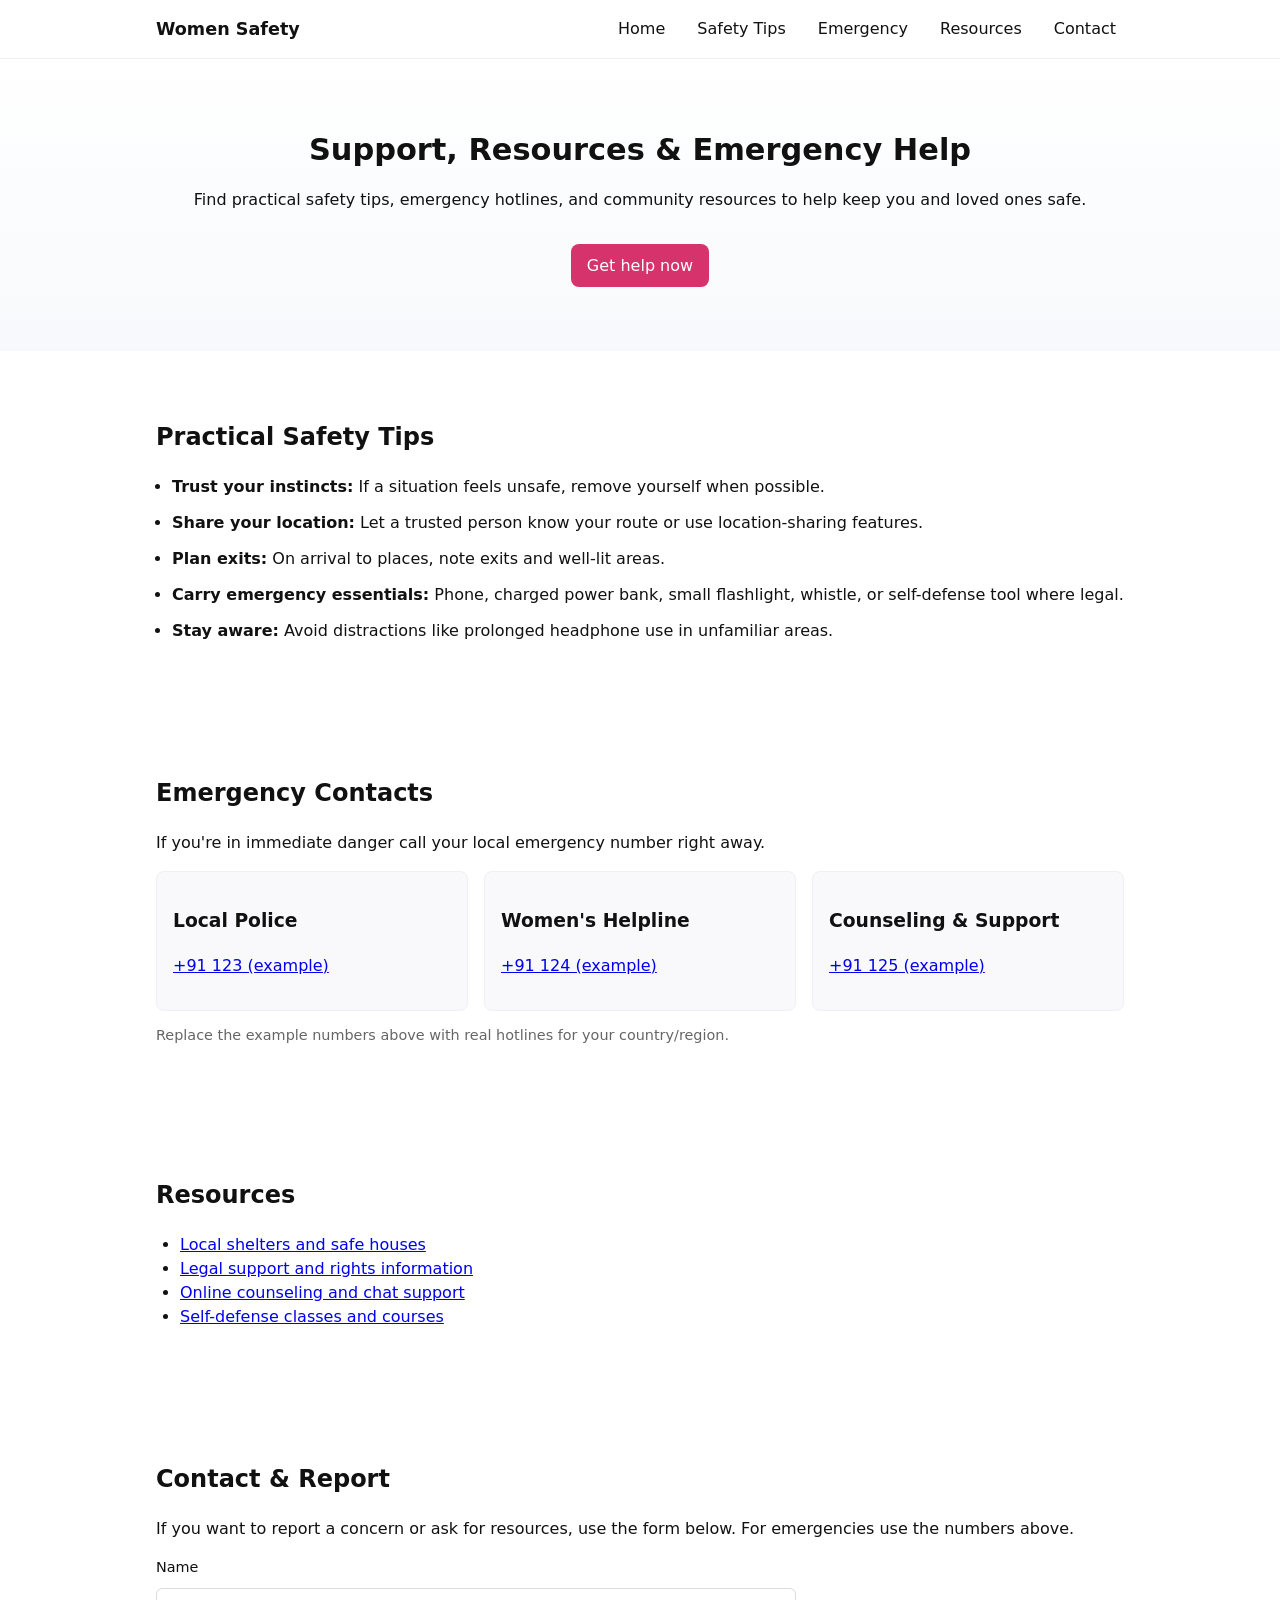
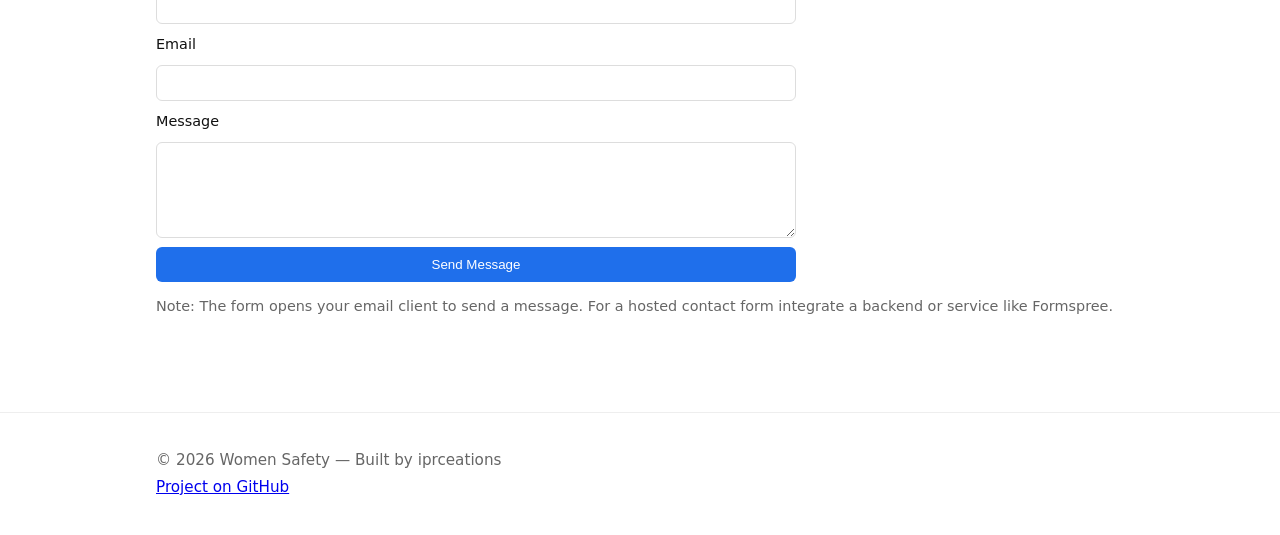
==== index.html @ 6b90f3a7 "Initial site: add index.html, styles.css, script.js, README.md, LICENSE" ====
<!doctype html>
<html lang="en">
<head>
  <meta charset="utf-8" />
  <meta name="viewport" content="width=device-width,initial-scale=1" />
  <title>Women Safety — Resources & Emergency Contacts</title>
  <meta name="description" content="Community resources, safety tips, and emergency contacts to help keep women safe." />
  <link rel="stylesheet" href="styles.css">
</head>
<body>
  <header class="site-header">
    <div class="container">
      <a class="brand" href="#">Women Safety</a>
      <button id="navToggle" class="nav-toggle" aria-expanded="false" aria-controls="mainNav">Menu</button>
      <nav id="mainNav" class="main-nav" aria-label="Main navigation">
        <ul>
          <li><a href="#home">Home</a></li>
          <li><a href="#tips">Safety Tips</a></li>
          <li><a href="#emergency">Emergency</a></li>
          <li><a href="#resources">Resources</a></li>
          <li><a href="#contact">Contact</a></li>
        </ul>
      </nav>
    </div>
  </header>

  <main>
    <section id="home" class="hero" role="region" aria-labelledby="hero-heading">
      <div class="container">
        <h1 id="hero-heading">Support, Resources & Emergency Help</h1>
        <p>Find practical safety tips, emergency hotlines, and community resources to help keep you and loved ones safe.</p>
        <a class="cta" href="#emergency">Get help now</a>
      </div>
    </section>

    <section id="tips" class="section" aria-labelledby="tips-heading">
      <div class="container">
        <h2 id="tips-heading">Practical Safety Tips</h2>
        <ul class="tips-list">
          <li><strong>Trust your instincts:</strong> If a situation feels unsafe, remove yourself when possible.</li>
          <li><strong>Share your location:</strong> Let a trusted person know your route or use location-sharing features.</li>
          <li><strong>Plan exits:</strong> On arrival to places, note exits and well-lit areas.</li>
          <li><strong>Carry emergency essentials:</strong> Phone, charged power bank, small flashlight, whistle, or self-defense tool where legal.</li>
          <li><strong>Stay aware:</strong> Avoid distractions like prolonged headphone use in unfamiliar areas.</li>
        </ul>
      </div>
    </section>

    <section id="emergency" class="section emergency" aria-labelledby="emergency-heading">
      <div class="container">
        <h2 id="emergency-heading">Emergency Contacts</h2>
        <p>If you're in immediate danger call your local emergency number right away.</p>
        <div class="emergency-grid">
          <div class="card">
            <h3>Local Police</h3>
            <p><a href="tel:+91123">+91 123 (example)</a></p>
          </div>
          <div class="card">
            <h3>Women's Helpline</h3>
            <p><a href="tel:+91124">+91 124 (example)</a></p>
          </div>
          <div class="card">
            <h3>Counseling & Support</h3>
            <p><a href="tel:+91125">+91 125 (example)</a></p>
          </div>
        </div>
        <p class="muted">Replace the example numbers above with real hotlines for your country/region.</p>
      </div>
    </section>

    <section id="resources" class="section" aria-labelledby="resources-heading">
      <div class="container">
        <h2 id="resources-heading">Resources</h2>
        <ul class="resources-list">
          <li><a href="#" target="_blank" rel="noopener">Local shelters and safe houses</a></li>
          <li><a href="#" target="_blank" rel="noopener">Legal support and rights information</a></li>
          <li><a href="#" target="_blank" rel="noopener">Online counseling and chat support</a></li>
          <li><a href="#" target="_blank" rel="noopener">Self-defense classes and courses</a></li>
        </ul>
      </div>
    </section>

    <section id="contact" class="section" aria-labelledby="contact-heading">
      <div class="container">
        <h2 id="contact-heading">Contact & Report</h2>
        <p>If you want to report a concern or ask for resources, use the form below. For emergencies use the numbers above.</p>

        <form id="contactForm" class="contact-form" novalidate>
          <label for="name">Name</label>
          <input id="name" name="name" type="text" required>

          <label for="email">Email</label>
          <input id="email" name="email" type="email" required>

          <label for="message">Message</label>
          <textarea id="message" name="message" rows="5" required></textarea>

          <button type="submit" class="btn">Send Message</button>
        </form>

        <p class="muted">Note: The form opens your email client to send a message. For a hosted contact form integrate a backend or service like Formspree.</p>
      </div>
    </section>
  </main>

  <footer class="site-footer" role="contentinfo">
    <div class="container">
      <p>© <span id="year"></span> Women Safety — Built by iprceations</p>
      <p><a href="https://github.com/iprceations/women-safety-website" target="_blank" rel="noopener">Project on GitHub</a></p>
    </div>
  </footer>

  <script src="script.js"></script>
</body>
</html>
---- styles.css ----
:root{
  --bg:#ffffff;
  --muted:#666;
  --accent:#d6336c;
  --accent-2:#1f6feb;
  --card:#f9f9fb;
  --maxw:1000px;
  font-family:system-ui,-apple-system,Segoe UI,Roboto,"Helvetica Neue",Arial;
  color:#111;
  line-height:1.5;
}

*{box-sizing:border-box}
body{
  margin:0;
  background:var(--bg);
  color:var(--black);
  -webkit-font-smoothing:antialiased;
  -moz-osx-font-smoothing:grayscale;
}

.container{
  max-width:var(--maxw);
  margin:0 auto;
  padding:1rem;
}

/* Header */
.site-header{
  border-bottom:1px solid #eee;
  background:#fff;
  position:sticky;
  top:0;
  z-index:50;
}
.site-header .container{
  display:flex;
  gap:1rem;
  align-items:center;
  justify-content:space-between;
}
.brand{
  font-weight:700;
  text-decoration:none;
  color:inherit;
  font-size:1.1rem;
}
.nav-toggle{
  display:none;
  background:transparent;
  border:1px solid #ddd;
  padding:.5rem;
  border-radius:6px;
}
.main-nav ul{
  list-style:none;
  display:flex;
  gap:1rem;
  margin:0;
  padding:0;
}
.main-nav a{ text-decoration:none; color:inherit; padding:.5rem; border-radius:6px;}
.main-nav a:hover{background:#f3f4f6}

/* Hero */
.hero{
  padding:3rem 0;
  background:linear-gradient(180deg,#fff 0%, #f7f9fc 100%);
  text-align:center;
}
.hero h1{font-size:1.9rem;margin:.2rem 0}
.cta{
  display:inline-block;
  background:var(--accent);
  color:#fff;
  padding:.6rem 1rem;
  border-radius:8px;
  text-decoration:none;
  margin-top:1rem;
}

/* Sections */
.section{padding:2rem 0}
.tips-list{display:grid;gap:.75rem; padding-left:1rem}
.resources-list{list-style:disc;padding-left:1.5rem}
.muted{color:var(--muted); font-size:.9rem}

/* Emergency grid */
.emergency-grid{
  display:grid;
  grid-template-columns:repeat(auto-fit,minmax(180px,1fr));
  gap:1rem;
  margin-top:1rem;
}
.card{
  background:var(--card);
  padding:1rem;
  border-radius:8px;
  border:1px solid #f0f0f3;
}

/* Contact form */
.contact-form{max-width:640px;display:grid;gap:.6rem}
.contact-form label{font-size:.9rem}
.contact-form input, .contact-form textarea{
  padding:.6rem;
  border:1px solid #ddd;
  border-radius:6px;
  width:100%;
}
.btn{
  background:var(--accent-2);
  color:#fff;
  padding:.6rem .9rem;
  border-radius:6px;
  border:none;
  cursor:pointer;
}

/* Footer */
.site-footer{border-top:1px solid #eee; padding:1rem 0; margin-top:2rem; background:#fff}
.site-footer p{margin:.25rem 0; color:var(--muted); font-size:.95rem}

/* Responsive */
@media (max-width:800px){
  .main-nav{display:none}
  .nav-toggle{display:inline-block}
  .site-header .container{align-items:center}
}
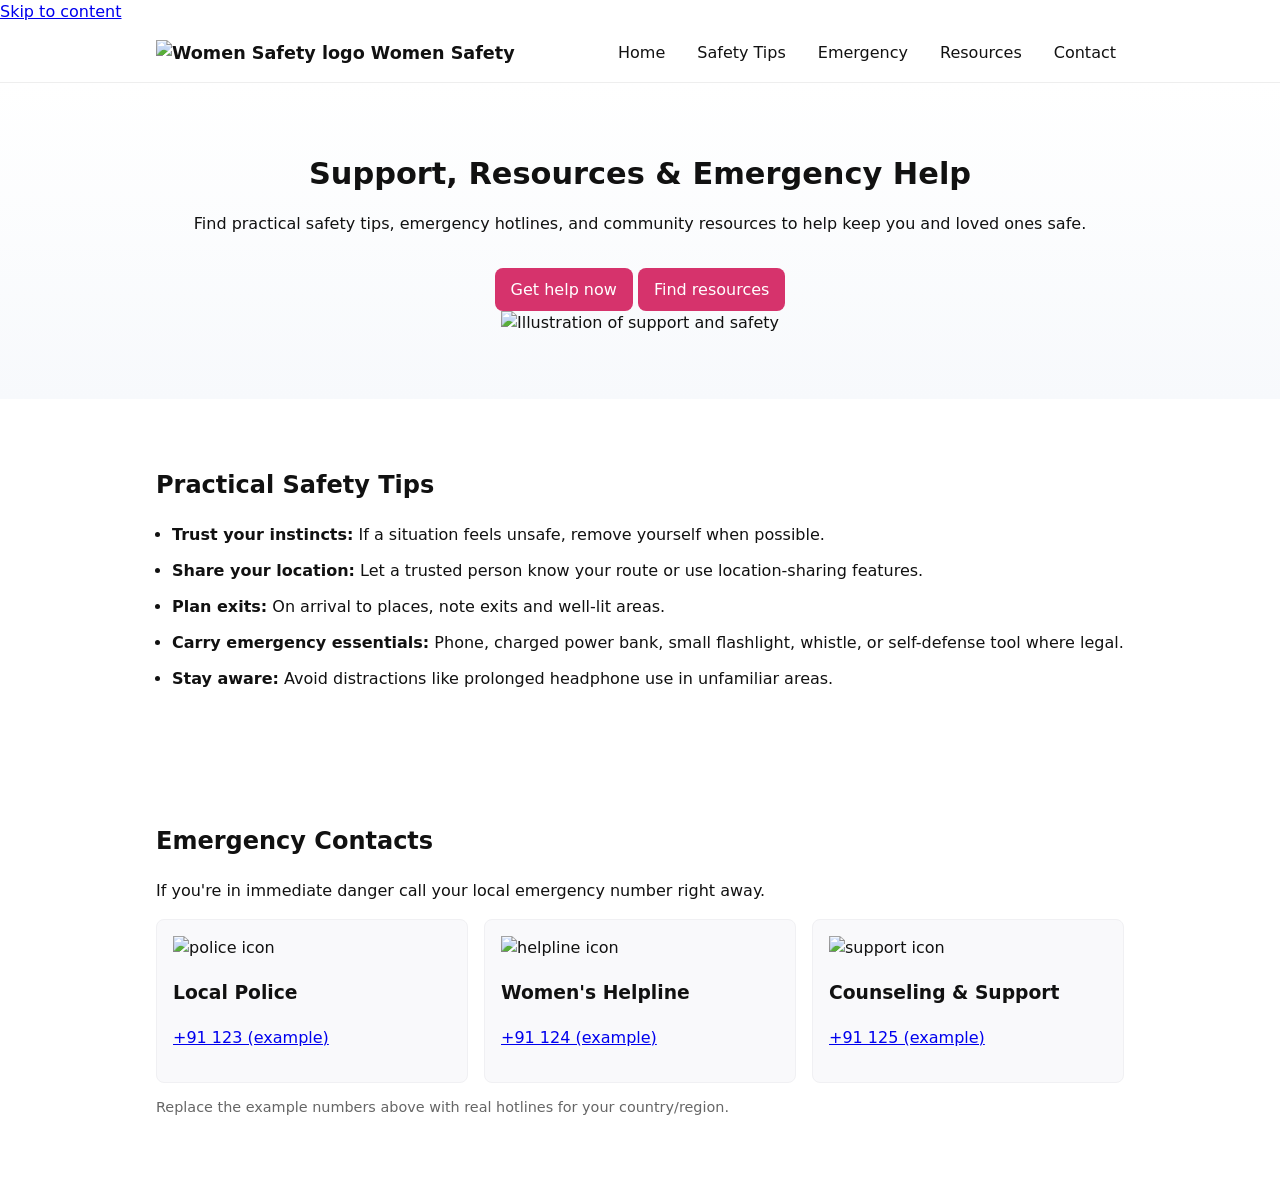
==== commit 03c469f3: "Advanced UI: add images, logo, icons, improved hero and layout" ====
--- a/index.html
+++ b/index.html
@@ -5,12 +5,26 @@
   <meta name="viewport" content="width=device-width,initial-scale=1" />
   <title>Women Safety — Resources & Emergency Contacts</title>
   <meta name="description" content="Community resources, safety tips, and emergency contacts to help keep women safe." />
+
+  <!-- Open Graph -->
+  <meta property="og:title" content="Women Safety — Resources & Emergency Contacts" />
+  <meta property="og:description" content="Practical safety tips, emergency hotlines, and community resources." />
+  <meta property="og:type" content="website" />
+  <meta property="og:image" content="assets/hero.svg" />
+
+  <link rel="icon" href="assets/favicon.svg" type="image/svg+xml">
   <link rel="stylesheet" href="styles.css">
 </head>
 <body>
-  <header class="site-header">
-    <div class="container">
-      <a class="brand" href="#">Women Safety</a>
+  <a class="skip-link" href="#main">Skip to content</a>
+
+  <header class="site-header" role="banner">
+    <div class="container header-inner">
+      <a class="brand" href="#">
+        <img src="assets/logo.svg" alt="Women Safety logo" class="logo">
+        <span class="brand-text">Women Safety</span>
+      </a>
+
       <button id="navToggle" class="nav-toggle" aria-expanded="false" aria-controls="mainNav">Menu</button>
       <nav id="mainNav" class="main-nav" aria-label="Main navigation">
         <ul>
@@ -24,12 +38,20 @@
     </div>
   </header>
 
-  <main>
+  <main id="main">
     <section id="home" class="hero" role="region" aria-labelledby="hero-heading">
-      <div class="container">
-        <h1 id="hero-heading">Support, Resources & Emergency Help</h1>
-        <p>Find practical safety tips, emergency hotlines, and community resources to help keep you and loved ones safe.</p>
-        <a class="cta" href="#emergency">Get help now</a>
+      <div class="container hero-inner">
+        <div class="hero-copy">
+          <h1 id="hero-heading">Support, Resources & Emergency Help</h1>
+          <p>Find practical safety tips, emergency hotlines, and community resources to help keep you and loved ones safe.</p>
+          <div class="hero-cta">
+            <a class="cta" href="#emergency">Get help now</a>
+            <a class="cta secondary" href="#resources">Find resources</a>
+          </div>
+        </div>
+        <div class="hero-media" aria-hidden="true">
+          <img src="assets/hero.svg" alt="Illustration of support and safety" class="hero-img" loading="lazy">
+        </div>
       </div>
     </section>
 
@@ -52,14 +74,17 @@
         <p>If you're in immediate danger call your local emergency number right away.</p>
         <div class="emergency-grid">
           <div class="card">
+            <img src="assets/icons/police.svg" alt="police icon" class="icon" loading="lazy">
             <h3>Local Police</h3>
             <p><a href="tel:+91123">+91 123 (example)</a></p>
           </div>
           <div class="card">
+            <img src="assets/icons/helpline.svg" alt="helpline icon" class="icon" loading="lazy">
             <h3>Women's Helpline</h3>
             <p><a href="tel:+91124">+91 124 (example)</a></p>
           </div>
           <div class="card">
+            <img src="assets/icons/support.svg" alt="support icon" class="icon" loading="lazy">
             <h3>Counseling & Support</h3>
             <p><a href="tel:+91125">+91 125 (example)</a></p>
           </div>
@@ -68,48 +93,4 @@
       </div>
     </section>
 
-    <section id="resources" class="section" aria-labelledby="resources-heading">
-      <div class="container">
-        <h2 id="resources-heading">Resources</h2>
-        <ul class="resources-list">
-          <li><a href="#" target="_blank" rel="noopener">Local shelters and safe houses</a></li>
-          <li><a href="#" target="_blank" rel="noopener">Legal support and rights information</a></li>
-          <li><a href="#" target="_blank" rel="noopener">Online counseling and chat support</a></li>
-          <li><a href="#" target="_blank" rel="noopener">Self-defense classes and courses</a></li>
-        </ul>
-      </div>
-    </section>
-
-    <section id="contact" class="section" aria-labelledby="contact-heading">
-      <div class="container">
-        <h2 id="contact-heading">Contact & Report</h2>
-        <p>If you want to report a concern or ask for resources, use the form below. For emergencies use the numbers above.</p>
-
-        <form id="contactForm" class="contact-form" novalidate>
-          <label for="name">Name</label>
-          <input id="name" name="name" type="text" required>
-
-          <label for="email">Email</label>
-          <input id="email" name="email" type="email" required>
-
-          <label for="message">Message</label>
-          <textarea id="message" name="message" rows="5" required></textarea>
-
-          <button type="submit" class="btn">Send Message</button>
-        </form>
-
-        <p class="muted">Note: The form opens your email client to send a message. For a hosted contact form integrate a backend or service like Formspree.</p>
-      </div>
-    </section>
-  </main>
-
-  <footer class="site-footer" role="contentinfo">
-    <div class="container">
-      <p>© <span id="year"></span> Women Safety — Built by iprceations</p>
-      <p><a href="https://github.com/iprceations/women-safety-website" target="_blank" rel="noopener">Project on GitHub</a></p>
-    </div>
-  </footer>
-
-  <script src="script.js"></script>
-</body>
-</html>
+    <section id="resources" class="section
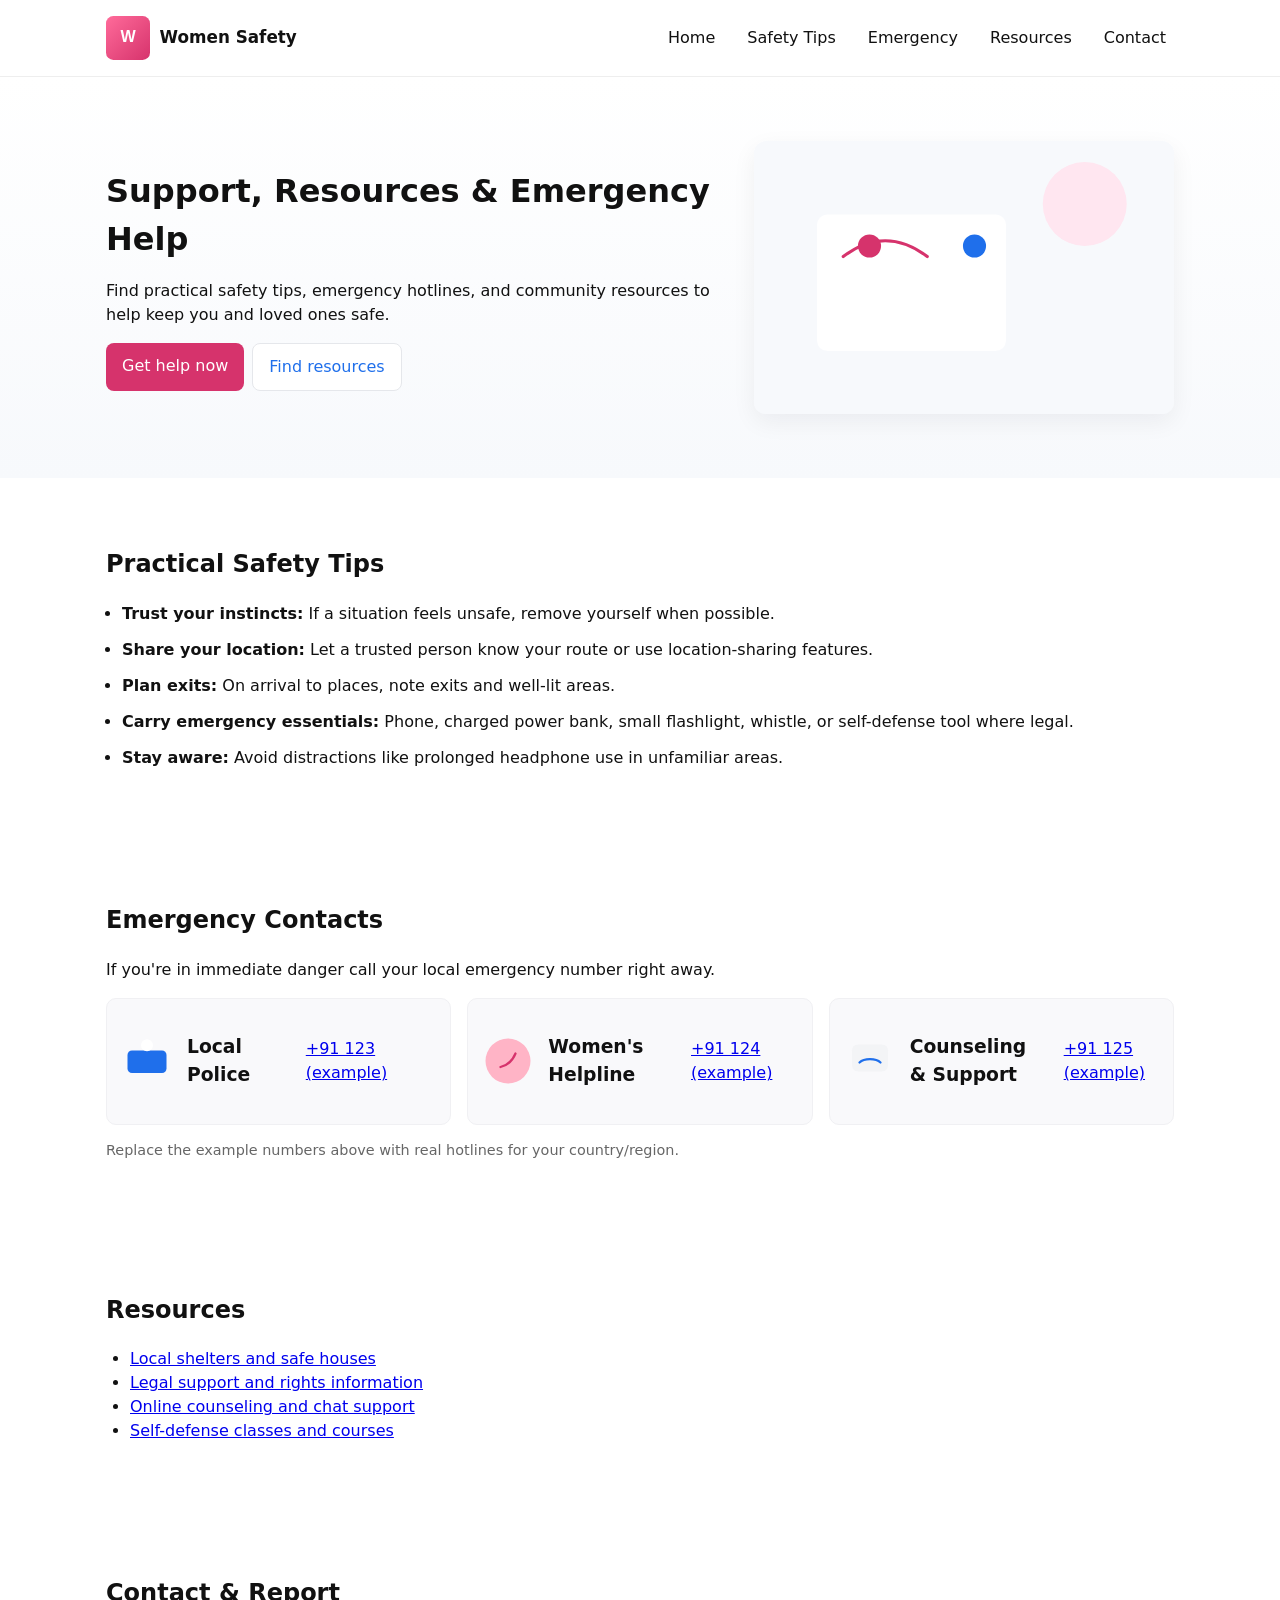
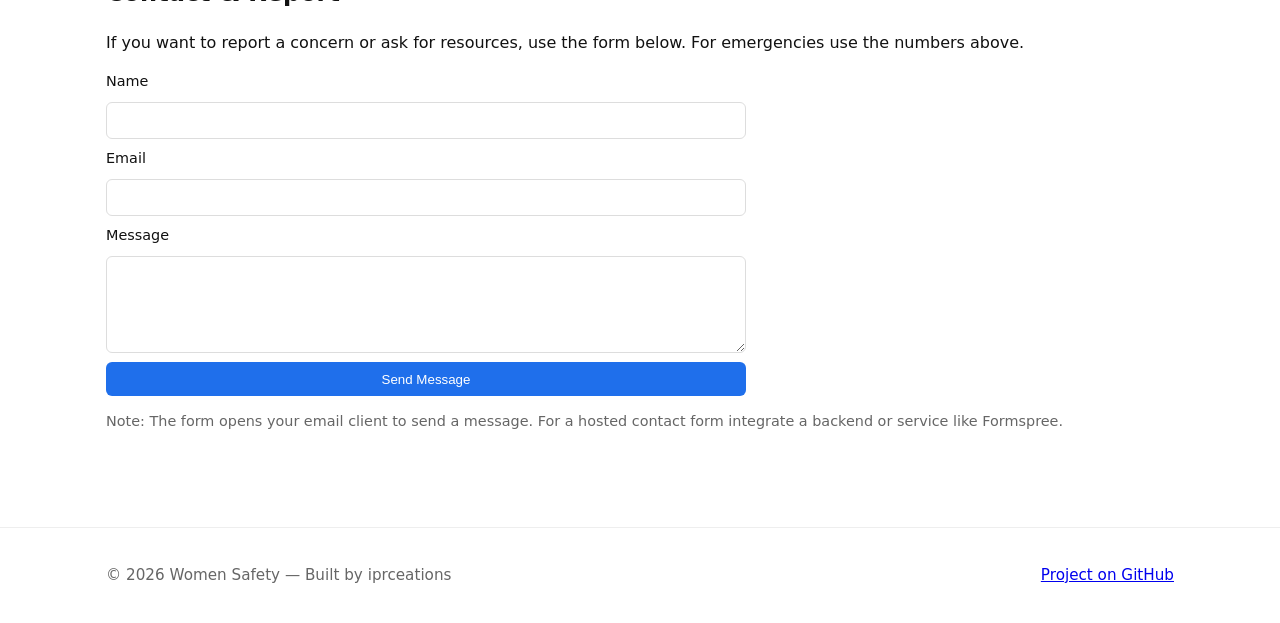
==== commit 4e7bbf3d: "Add safe fallbacks for SVG assets in index.html (use raw.githubusercontent URLs on error)" ====
--- a/index.html
+++ b/index.html
@@ -21,7 +21,7 @@
   <header class="site-header" role="banner">
     <div class="container header-inner">
       <a class="brand" href="#">
-        <img src="assets/logo.svg" alt="Women Safety logo" class="logo">
+        <img src="assets/logo.svg" alt="Women Safety logo" class="logo" onerror="this.onerror=null;this.src='https://raw.githubusercontent.com/iprceations/women-safety-website/main/assets/logo.svg'">
         <span class="brand-text">Women Safety</span>
       </a>
 
@@ -50,7 +50,7 @@
           </div>
         </div>
         <div class="hero-media" aria-hidden="true">
-          <img src="assets/hero.svg" alt="Illustration of support and safety" class="hero-img" loading="lazy">
+          <img src="assets/hero.svg" alt="Illustration of support and safety" class="hero-img" loading="lazy" onerror="this.onerror=null;this.src='https://raw.githubusercontent.com/iprceations/women-safety-website/main/assets/hero.svg'">
         </div>
       </div>
     </section>
@@ -74,17 +74,17 @@
         <p>If you're in immediate danger call your local emergency number right away.</p>
         <div class="emergency-grid">
           <div class="card">
-            <img src="assets/icons/police.svg" alt="police icon" class="icon" loading="lazy">
+            <img src="assets/icons/police.svg" alt="police icon" class="icon" loading="lazy" onerror="this.onerror=null;this.src='https://raw.githubusercontent.com/iprceations/women-safety-website/main/assets/icons/police.svg'">
             <h3>Local Police</h3>
             <p><a href="tel:+91123">+91 123 (example)</a></p>
           </div>
           <div class="card">
-            <img src="assets/icons/helpline.svg" alt="helpline icon" class="icon" loading="lazy">
+            <img src="assets/icons/helpline.svg" alt="helpline icon" class="icon" loading="lazy" onerror="this.onerror=null;this.src='https://raw.githubusercontent.com/iprceations/women-safety-website/main/assets/icons/helpline.svg'">
             <h3>Women's Helpline</h3>
             <p><a href="tel:+91124">+91 124 (example)</a></p>
           </div>
           <div class="card">
-            <img src="assets/icons/support.svg" alt="support icon" class="icon" loading="lazy">
+            <img src="assets/icons/support.svg" alt="support icon" class="icon" loading="lazy" onerror="this.onerror=null;this.src='https://raw.githubusercontent.com/iprceations/women-safety-website/main/assets/icons/support.svg'">
             <h3>Counseling & Support</h3>
             <p><a href="tel:+91125">+91 125 (example)</a></p>
           </div>
@@ -93,4 +93,48 @@
       </div>
     </section>
 
-    <section id="resources" class="section+    <section id="resources" class="section" aria-labelledby="resources-heading">
+      <div class="container">
+        <h2 id="resources-heading">Resources</h2>
+        <ul class="resources-list">
+          <li><a href="#" target="_blank" rel="noopener">Local shelters and safe houses</a></li>
+          <li><a href="#" target="_blank" rel="noopener">Legal support and rights information</a></li>
+          <li><a href="#" target="_blank" rel="noopener">Online counseling and chat support</a></li>
+          <li><a href="#" target="_blank" rel="noopener">Self-defense classes and courses</a></li>
+        </ul>
+      </div>
+    </section>
+
+    <section id="contact" class="section" aria-labelledby="contact-heading">
+      <div class="container">
+        <h2 id="contact-heading">Contact & Report</h2>
+        <p>If you want to report a concern or ask for resources, use the form below. For emergencies use the numbers above.</p>
+
+        <form id="contactForm" class="contact-form" novalidate>
+          <label for="name">Name</label>
+          <input id="name" name="name" type="text" required>
+
+          <label for="email">Email</label>
+          <input id="email" name="email" type="email" required>
+
+          <label for="message">Message</label>
+          <textarea id="message" name="message" rows="5" required></textarea>
+
+          <button type="submit" class="btn">Send Message</button>
+        </form>
+
+        <p class="muted">Note: The form opens your email client to send a message. For a hosted contact form integrate a backend or service like Formspree.</p>
+      </div>
+    </section>
+  </main>
+
+  <footer class="site-footer" role="contentinfo">
+    <div class="container footer-inner">
+      <p>© <span id="year"></span> Women Safety — Built by iprceations</p>
+      <p><a href="https://github.com/iprceations/women-safety-website" target="_blank" rel="noopener">Project on GitHub</a></p>
+    </div>
+  </footer>
+
+  <script src="script.js"></script>
+</body>
+</html>
--- a/styles.css
+++ b/styles.css
@@ -4,126 +4,73 @@
   --accent:#d6336c;
   --accent-2:#1f6feb;
   --card:#f9f9fb;
-  --maxw:1000px;
+  --maxw:1100px;
   font-family:system-ui,-apple-system,Segoe UI,Roboto,"Helvetica Neue",Arial;
   color:#111;
   line-height:1.5;
 }
 
+/* Basic reset */
 *{box-sizing:border-box}
-body{
-  margin:0;
-  background:var(--bg);
-  color:var(--black);
-  -webkit-font-smoothing:antialiased;
-  -moz-osx-font-smoothing:grayscale;
-}
+body{margin:0;background:var(--bg);-webkit-font-smoothing:antialiased}
 
-.container{
-  max-width:var(--maxw);
-  margin:0 auto;
-  padding:1rem;
-}
+/* Utility */
+.container{max-width:var(--maxw);margin:0 auto;padding:1rem}
+.skip-link{position:absolute;left:-999px;top:auto;width:1px;height:1px;overflow:hidden}
+.skip-link:focus{left:1rem;top:1rem;width:auto;height:auto;padding:.5rem 1rem;background:#000;color:#fff;border-radius:6px}
 
 /* Header */
-.site-header{
-  border-bottom:1px solid #eee;
-  background:#fff;
-  position:sticky;
-  top:0;
-  z-index:50;
-}
-.site-header .container{
-  display:flex;
-  gap:1rem;
-  align-items:center;
-  justify-content:space-between;
-}
-.brand{
-  font-weight:700;
-  text-decoration:none;
-  color:inherit;
-  font-size:1.1rem;
-}
-.nav-toggle{
-  display:none;
-  background:transparent;
-  border:1px solid #ddd;
-  padding:.5rem;
-  border-radius:6px;
-}
-.main-nav ul{
-  list-style:none;
-  display:flex;
-  gap:1rem;
-  margin:0;
-  padding:0;
-}
-.main-nav a{ text-decoration:none; color:inherit; padding:.5rem; border-radius:6px;}
+.site-header{border-bottom:1px solid #eee;background:#fff;position:sticky;top:0;z-index:50}
+.header-inner{display:flex;gap:1rem;align-items:center;justify-content:space-between}
+.brand{display:flex;align-items:center;gap:.6rem;text-decoration:none;color:inherit}
+.logo{width:44px;height:44px}
+.brand-text{font-weight:700;font-size:1.05rem}
+.nav-toggle{display:none;background:transparent;border:1px solid #ddd;padding:.5rem;border-radius:6px}
+.main-nav ul{list-style:none;display:flex;gap:1rem;margin:0;padding:0}
+.main-nav a{ text-decoration:none; color:inherit; padding:.5rem; border-radius:6px}
 .main-nav a:hover{background:#f3f4f6}
 
 /* Hero */
-.hero{
-  padding:3rem 0;
-  background:linear-gradient(180deg,#fff 0%, #f7f9fc 100%);
-  text-align:center;
-}
-.hero h1{font-size:1.9rem;margin:.2rem 0}
-.cta{
-  display:inline-block;
-  background:var(--accent);
-  color:#fff;
-  padding:.6rem 1rem;
-  border-radius:8px;
-  text-decoration:none;
-  margin-top:1rem;
-}
+.hero{padding:3rem 0;background:linear-gradient(180deg,#fff 0%, #f7f9fc 100%)}
+.hero-inner{display:grid;grid-template-columns:1fr 420px;gap:2rem;align-items:center}
+.hero-copy h1{font-size:2rem;margin:.2rem 0}
+.hero-cta{margin-top:1rem;display:flex;gap:.5rem}
+.cta{display:inline-block;background:var(--accent);color:#fff;padding:.7rem 1rem;border-radius:8px;text-decoration:none}
+.cta.secondary{background:#fff;color:var(--accent-2);border:1px solid #e5e7eb}
+
+/* Hero media */
+.hero-media{display:flex;justify-content:center}
+.hero-img{max-width:100%;height:auto;border-radius:12px;box-shadow:0 8px 24px rgba(16,24,40,0.06)}
 
 /* Sections */
 .section{padding:2rem 0}
-.tips-list{display:grid;gap:.75rem; padding-left:1rem}
+.tips-list{display:grid;gap:.75rem;padding-left:1rem}
 .resources-list{list-style:disc;padding-left:1.5rem}
-.muted{color:var(--muted); font-size:.9rem}
+.muted{color:var(--muted);font-size:.9rem}
 
 /* Emergency grid */
-.emergency-grid{
-  display:grid;
-  grid-template-columns:repeat(auto-fit,minmax(180px,1fr));
-  gap:1rem;
-  margin-top:1rem;
-}
-.card{
-  background:var(--card);
-  padding:1rem;
-  border-radius:8px;
-  border:1px solid #f0f0f3;
-}
+.emergency-grid{display:grid;grid-template-columns:repeat(auto-fit,minmax(220px,1fr));gap:1rem;margin-top:1rem}
+.card{display:flex;gap:1rem;align-items:center;background:var(--card);padding:1rem;border-radius:10px;border:1px solid #f0f0f3}
+.icon{width:48px;height:48px}
+.card-body h3{margin:.1rem 0;font-size:1.05rem}
+.card-body p{margin:0}
 
 /* Contact form */
 .contact-form{max-width:640px;display:grid;gap:.6rem}
 .contact-form label{font-size:.9rem}
-.contact-form input, .contact-form textarea{
-  padding:.6rem;
-  border:1px solid #ddd;
-  border-radius:6px;
-  width:100%;
-}
-.btn{
-  background:var(--accent-2);
-  color:#fff;
-  padding:.6rem .9rem;
-  border-radius:6px;
-  border:none;
-  cursor:pointer;
-}
+.contact-form input,.contact-form textarea{padding:.6rem;border:1px solid #ddd;border-radius:6px;width:100%}
+.btn{background:var(--accent-2);color:#fff;padding:.6rem .9rem;border-radius:6px;border:none;cursor:pointer}
 
 /* Footer */
-.site-footer{border-top:1px solid #eee; padding:1rem 0; margin-top:2rem; background:#fff}
-.site-footer p{margin:.25rem 0; color:var(--muted); font-size:.95rem}
+.site-footer{border-top:1px solid #eee;padding:1rem 0;margin-top:2rem;background:#fff}
+.footer-inner{display:flex;justify-content:space-between;align-items:center;gap:1rem}
+.site-footer p{margin:.25rem 0;color:var(--muted);font-size:.95rem}
 
 /* Responsive */
+@media (max-width:980px){ .hero-inner{grid-template-columns:1fr 360px} }
 @media (max-width:800px){
   .main-nav{display:none}
   .nav-toggle{display:inline-block}
-  .site-header .container{align-items:center}
+  .hero-inner{grid-template-columns:1fr;gap:1.25rem}
+  .footer-inner{flex-direction:column;align-items:flex-start}
 }
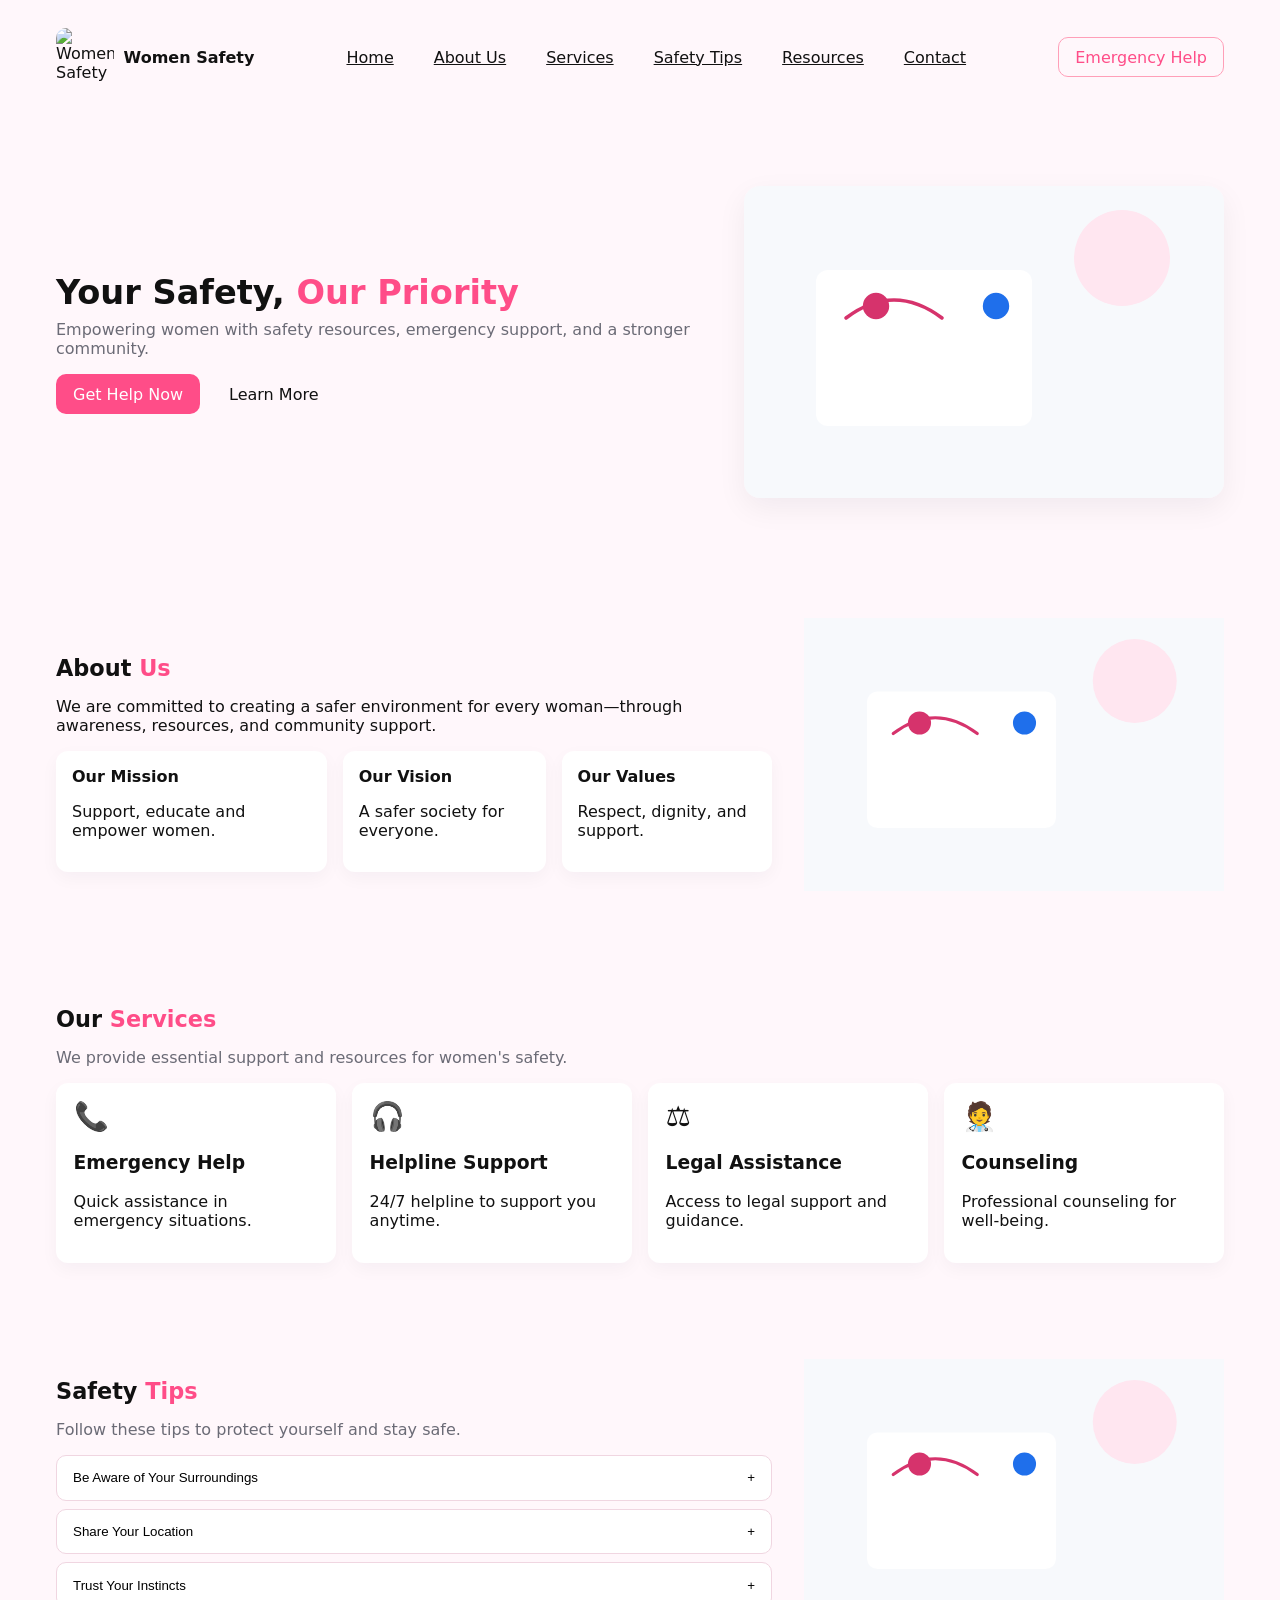
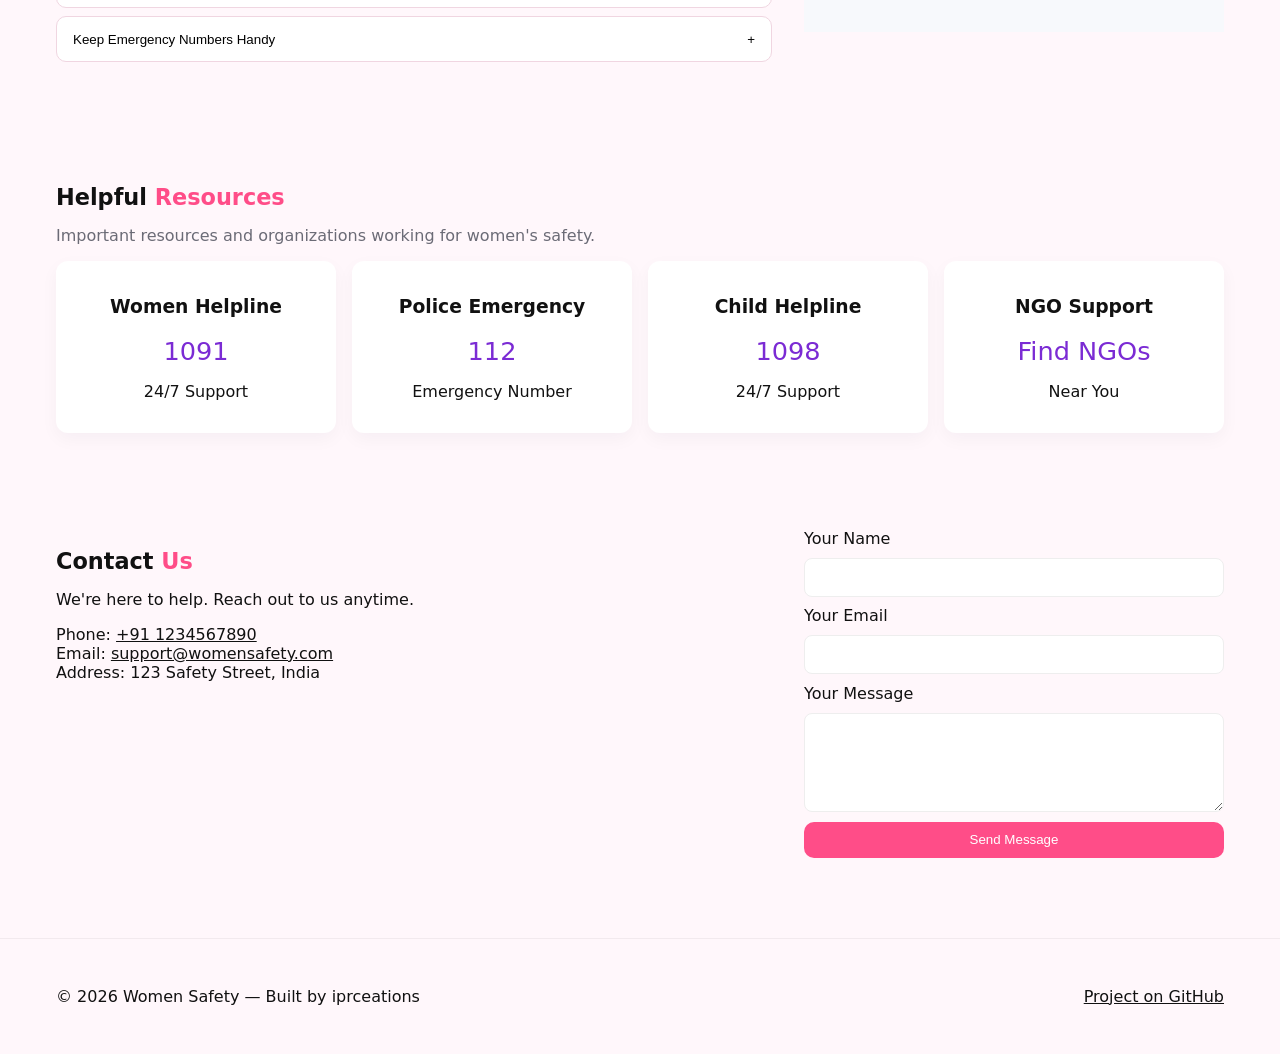
==== commit 18548760: "Redesign site to match screenshots: updated index.html, styles.css, and script.js" ====
--- a/index.html
+++ b/index.html
@@ -4,131 +4,194 @@
   <meta charset="utf-8" />
   <meta name="viewport" content="width=device-width,initial-scale=1" />
   <title>Women Safety — Resources & Emergency Contacts</title>
-  <meta name="description" content="Community resources, safety tips, and emergency contacts to help keep women safe." />
-
-  <!-- Open Graph -->
-  <meta property="og:title" content="Women Safety — Resources & Emergency Contacts" />
-  <meta property="og:description" content="Practical safety tips, emergency hotlines, and community resources." />
-  <meta property="og:type" content="website" />
-  <meta property="og:image" content="assets/hero.svg" />
-
+  <meta name="description" content="Community resources, safety tips, and emergency contacts to help women stay safe." />
   <link rel="icon" href="assets/favicon.svg" type="image/svg+xml">
   <link rel="stylesheet" href="styles.css">
 </head>
 <body>
   <a class="skip-link" href="#main">Skip to content</a>
 
-  <header class="site-header" role="banner">
+  <header class="site-header">
     <div class="container header-inner">
       <a class="brand" href="#">
-        <img src="assets/logo.svg" alt="Women Safety logo" class="logo" onerror="this.onerror=null;this.src='https://raw.githubusercontent.com/iprceations/women-safety-website/main/assets/logo.svg'">
+        <img src="assets/png/logo-512.png" alt="Women Safety logo" class="logo">
         <span class="brand-text">Women Safety</span>
       </a>
 
-      <button id="navToggle" class="nav-toggle" aria-expanded="false" aria-controls="mainNav">Menu</button>
-      <nav id="mainNav" class="main-nav" aria-label="Main navigation">
+      <nav class="main-nav" id="mainNav" aria-label="Main navigation">
         <ul>
           <li><a href="#home">Home</a></li>
+          <li><a href="#about">About Us</a></li>
+          <li><a href="#services">Services</a></li>
           <li><a href="#tips">Safety Tips</a></li>
-          <li><a href="#emergency">Emergency</a></li>
           <li><a href="#resources">Resources</a></li>
           <li><a href="#contact">Contact</a></li>
         </ul>
       </nav>
+
+      <div class="header-cta">
+        <a class="btn outline" href="#">Emergency Help</a>
+        <button id="navToggle" class="nav-toggle" aria-expanded="false">☰</button>
+      </div>
     </div>
   </header>
 
   <main id="main">
-    <section id="home" class="hero" role="region" aria-labelledby="hero-heading">
+    <!-- Hero -->
+    <section id="home" class="hero">
       <div class="container hero-inner">
         <div class="hero-copy">
-          <h1 id="hero-heading">Support, Resources & Emergency Help</h1>
-          <p>Find practical safety tips, emergency hotlines, and community resources to help keep you and loved ones safe.</p>
-          <div class="hero-cta">
-            <a class="cta" href="#emergency">Get help now</a>
-            <a class="cta secondary" href="#resources">Find resources</a>
-          </div>
-        </div>
-        <div class="hero-media" aria-hidden="true">
-          <img src="assets/hero.svg" alt="Illustration of support and safety" class="hero-img" loading="lazy" onerror="this.onerror=null;this.src='https://raw.githubusercontent.com/iprceations/women-safety-website/main/assets/hero.svg'">
-        </div>
-      </div>
-    </section>
-
-    <section id="tips" class="section" aria-labelledby="tips-heading">
+          <h1>Your Safety, <span class="accent">Our Priority</span></h1>
+          <p class="lead">Empowering women with safety resources, emergency support, and a stronger community.</p>
+          <div class="hero-actions">
+            <a class="btn primary" href="#contact">Get Help Now</a>
+            <a class="btn" href="#services">Learn More</a>
+          </div>
+        </div>
+        <div class="hero-media">
+          <img src="assets/hero.svg" alt="Illustration of support and safety" loading="lazy">
+        </div>
+      </div>
+    </section>
+
+    <!-- About -->
+    <section id="about" class="section about">
       <div class="container">
-        <h2 id="tips-heading">Practical Safety Tips</h2>
-        <ul class="tips-list">
-          <li><strong>Trust your instincts:</strong> If a situation feels unsafe, remove yourself when possible.</li>
-          <li><strong>Share your location:</strong> Let a trusted person know your route or use location-sharing features.</li>
-          <li><strong>Plan exits:</strong> On arrival to places, note exits and well-lit areas.</li>
-          <li><strong>Carry emergency essentials:</strong> Phone, charged power bank, small flashlight, whistle, or self-defense tool where legal.</li>
-          <li><strong>Stay aware:</strong> Avoid distractions like prolonged headphone use in unfamiliar areas.</li>
-        </ul>
-      </div>
-    </section>
-
-    <section id="emergency" class="section emergency" aria-labelledby="emergency-heading">
+        <div class="split">
+          <div>
+            <h2>About <span class="accent">Us</span></h2>
+            <p>We are committed to creating a safer environment for every woman—through awareness, resources, and community support.</p>
+            <div class="about-cards">
+              <div class="info-card"><strong>Our Mission</strong><p>Support, educate and empower women.</p></div>
+              <div class="info-card"><strong>Our Vision</strong><p>A safer society for everyone.</p></div>
+              <div class="info-card"><strong>Our Values</strong><p>Respect, dignity, and support.</p></div>
+            </div>
+          </div>
+          <div class="about-media">
+            <img src="assets/hero.svg" alt="About illustration" loading="lazy">
+          </div>
+        </div>
+      </div>
+    </section>
+
+    <!-- Services -->
+    <section id="services" class="section services">
       <div class="container">
-        <h2 id="emergency-heading">Emergency Contacts</h2>
-        <p>If you're in immediate danger call your local emergency number right away.</p>
-        <div class="emergency-grid">
-          <div class="card">
-            <img src="assets/icons/police.svg" alt="police icon" class="icon" loading="lazy" onerror="this.onerror=null;this.src='https://raw.githubusercontent.com/iprceations/women-safety-website/main/assets/icons/police.svg'">
-            <h3>Local Police</h3>
-            <p><a href="tel:+91123">+91 123 (example)</a></p>
-          </div>
-          <div class="card">
-            <img src="assets/icons/helpline.svg" alt="helpline icon" class="icon" loading="lazy" onerror="this.onerror=null;this.src='https://raw.githubusercontent.com/iprceations/women-safety-website/main/assets/icons/helpline.svg'">
-            <h3>Women's Helpline</h3>
-            <p><a href="tel:+91124">+91 124 (example)</a></p>
-          </div>
-          <div class="card">
-            <img src="assets/icons/support.svg" alt="support icon" class="icon" loading="lazy" onerror="this.onerror=null;this.src='https://raw.githubusercontent.com/iprceations/women-safety-website/main/assets/icons/support.svg'">
-            <h3>Counseling & Support</h3>
-            <p><a href="tel:+91125">+91 125 (example)</a></p>
-          </div>
-        </div>
-        <p class="muted">Replace the example numbers above with real hotlines for your country/region.</p>
-      </div>
-    </section>
-
-    <section id="resources" class="section" aria-labelledby="resources-heading">
+        <h2>Our <span class="accent">Services</span></h2>
+        <p class="muted">We provide essential support and resources for women's safety.</p>
+        <div class="cards-grid">
+          <div class="card service">
+            <div class="icon">📞</div>
+            <h3>Emergency Help</h3>
+            <p>Quick assistance in emergency situations.</p>
+          </div>
+          <div class="card service">
+            <div class="icon">🎧</div>
+            <h3>Helpline Support</h3>
+            <p>24/7 helpline to support you anytime.</p>
+          </div>
+          <div class="card service">
+            <div class="icon">⚖️</div>
+            <h3>Legal Assistance</h3>
+            <p>Access to legal support and guidance.</p>
+          </div>
+          <div class="card service">
+            <div class="icon">🧑‍⚕️</div>
+            <h3>Counseling</h3>
+            <p>Professional counseling for well-being.</p>
+          </div>
+        </div>
+      </div>
+    </section>
+
+    <!-- Safety Tips -->
+    <section id="tips" class="section tips">
+      <div class="container two-col">
+        <div>
+          <h2>Safety <span class="accent">Tips</span></h2>
+          <p class="muted">Follow these tips to protect yourself and stay safe.</p>
+          <div class="accordion">
+            <button class="acc-btn">Be Aware of Your Surroundings <span>+</span></button>
+            <div class="acc-panel">Stay alert in public spaces and avoid distractions.</div>
+
+            <button class="acc-btn">Share Your Location <span>+</span></button>
+            <div class="acc-panel">Let someone you trust know your plans and location.</div>
+
+            <button class="acc-btn">Trust Your Instincts <span>+</span></button>
+            <div class="acc-panel">If something feels wrong, remove yourself from the situation.</div>
+
+            <button class="acc-btn">Keep Emergency Numbers Handy <span>+</span></button>
+            <div class="acc-panel">Save local emergency numbers and helplines.</div>
+          </div>
+        </div>
+        <div class="tips-media">
+          <img src="assets/hero.svg" alt="Tips illustration" loading="lazy">
+        </div>
+      </div>
+    </section>
+
+    <!-- Resources -->
+    <section id="resources" class="section resources">
       <div class="container">
-        <h2 id="resources-heading">Resources</h2>
-        <ul class="resources-list">
-          <li><a href="#" target="_blank" rel="noopener">Local shelters and safe houses</a></li>
-          <li><a href="#" target="_blank" rel="noopener">Legal support and rights information</a></li>
-          <li><a href="#" target="_blank" rel="noopener">Online counseling and chat support</a></li>
-          <li><a href="#" target="_blank" rel="noopener">Self-defense classes and courses</a></li>
-        </ul>
-      </div>
-    </section>
-
-    <section id="contact" class="section" aria-labelledby="contact-heading">
-      <div class="container">
-        <h2 id="contact-heading">Contact & Report</h2>
-        <p>If you want to report a concern or ask for resources, use the form below. For emergencies use the numbers above.</p>
-
-        <form id="contactForm" class="contact-form" novalidate>
-          <label for="name">Name</label>
-          <input id="name" name="name" type="text" required>
-
-          <label for="email">Email</label>
-          <input id="email" name="email" type="email" required>
-
-          <label for="message">Message</label>
-          <textarea id="message" name="message" rows="5" required></textarea>
-
-          <button type="submit" class="btn">Send Message</button>
-        </form>
-
-        <p class="muted">Note: The form opens your email client to send a message. For a hosted contact form integrate a backend or service like Formspree.</p>
-      </div>
-    </section>
+        <h2>Helpful <span class="accent">Resources</span></h2>
+        <p class="muted">Important resources and organizations working for women's safety.</p>
+        <div class="resources-grid">
+          <div class="resource-card">
+            <h3>Women Helpline</h3>
+            <p class="big">1091</p>
+            <p>24/7 Support</p>
+          </div>
+          <div class="resource-card">
+            <h3>Police Emergency</h3>
+            <p class="big">112</p>
+            <p>Emergency Number</p>
+          </div>
+          <div class="resource-card">
+            <h3>Child Helpline</h3>
+            <p class="big">1098</p>
+            <p>24/7 Support</p>
+          </div>
+          <div class="resource-card">
+            <h3>NGO Support</h3>
+            <p class="big">Find NGOs</p>
+            <p>Near You</p>
+          </div>
+        </div>
+      </div>
+    </section>
+
+    <!-- Contact -->
+    <section id="contact" class="section contact">
+      <div class="container two-col">
+        <div>
+          <h2>Contact <span class="accent">Us</span></h2>
+          <p>We're here to help. Reach out to us anytime.</p>
+          <ul class="contact-list">
+            <li>Phone: <a href="tel:+911234567890">+91 1234567890</a></li>
+            <li>Email: <a href="mailto:support@womensafety.com">support@womensafety.com</a></li>
+            <li>Address: 123 Safety Street, India</li>
+          </ul>
+        </div>
+        <div>
+          <form id="contactForm" class="contact-form" novalidate>
+            <label for="name">Your Name</label>
+            <input id="name" name="name" type="text" required>
+
+            <label for="email">Your Email</label>
+            <input id="email" name="email" type="email" required>
+
+            <label for="message">Your Message</label>
+            <textarea id="message" name="message" rows="5" required></textarea>
+
+            <button type="submit" class="btn primary">Send Message</button>
+          </form>
+        </div>
+      </div>
+    </section>
+
   </main>
 
-  <footer class="site-footer" role="contentinfo">
+  <footer class="site-footer">
     <div class="container footer-inner">
       <p>© <span id="year"></span> Women Safety — Built by iprceations</p>
       <p><a href="https://github.com/iprceations/women-safety-website" target="_blank" rel="noopener">Project on GitHub</a></p>
--- a/styles.css
+++ b/styles.css
@@ -1,76 +1,92 @@
+/* Colors & variables */
 :root{
-  --bg:#ffffff;
-  --muted:#666;
-  --accent:#d6336c;
-  --accent-2:#1f6feb;
-  --card:#f9f9fb;
-  --maxw:1100px;
-  font-family:system-ui,-apple-system,Segoe UI,Roboto,"Helvetica Neue",Arial;
-  color:#111;
-  line-height:1.5;
+  --bg:#fff7fb;
+  --card:#fff;
+  --muted:#6b6b76;
+  --accent:#ff4d88; /* pink */
+  --accent-2:#7b2bd4; /* purple */
+  --accent-3:#ffd9e6;
+  --maxw:1200px;
+  font-family:Inter, system-ui, -apple-system, "Segoe UI", Roboto, "Helvetica Neue", Arial;
 }
-
-/* Basic reset */
 *{box-sizing:border-box}
-body{margin:0;background:var(--bg);-webkit-font-smoothing:antialiased}
-
-/* Utility */
+body{margin:0;background:var(--bg);color:#111}
 .container{max-width:var(--maxw);margin:0 auto;padding:1rem}
-.skip-link{position:absolute;left:-999px;top:auto;width:1px;height:1px;overflow:hidden}
-.skip-link:focus{left:1rem;top:1rem;width:auto;height:auto;padding:.5rem 1rem;background:#000;color:#fff;border-radius:6px}
+a{color:inherit}
+img{max-width:100%;height:auto;display:block}
+.skip-link{position:absolute;left:-999px}
+.skip-link:focus{left:1rem;top:1rem}
 
 /* Header */
-.site-header{border-bottom:1px solid #eee;background:#fff;position:sticky;top:0;z-index:50}
-.header-inner{display:flex;gap:1rem;align-items:center;justify-content:space-between}
+.site-header{background:transparent;padding:.75rem 0;position:sticky;top:0;z-index:60}
+.header-inner{display:flex;align-items:center;justify-content:space-between;gap:1rem}
 .brand{display:flex;align-items:center;gap:.6rem;text-decoration:none;color:inherit}
-.logo{width:44px;height:44px}
-.brand-text{font-weight:700;font-size:1.05rem}
-.nav-toggle{display:none;background:transparent;border:1px solid #ddd;padding:.5rem;border-radius:6px}
-.main-nav ul{list-style:none;display:flex;gap:1rem;margin:0;padding:0}
-.main-nav a{ text-decoration:none; color:inherit; padding:.5rem; border-radius:6px}
-.main-nav a:hover{background:#f3f4f6}
+.logo{width:58px;height:58px;border-radius:10px}
+.brand-text{font-weight:700}
+.main-nav ul{display:flex;gap:1rem;list-style:none;margin:0;padding:0}
+.main-nav a{padding:.5rem .75rem;border-radius:8px}
+.header-cta{display:flex;align-items:center;gap:.6rem}
+.nav-toggle{display:none}
+.btn{display:inline-block;padding:.6rem 1rem;border-radius:10px;border:1px solid transparent;text-decoration:none}
+.btn.primary{background:var(--accent);color:#fff}
+.btn.outline{background:transparent;border:1px solid #ff9fb8;color:var(--accent)}
 
 /* Hero */
-.hero{padding:3rem 0;background:linear-gradient(180deg,#fff 0%, #f7f9fc 100%)}
-.hero-inner{display:grid;grid-template-columns:1fr 420px;gap:2rem;align-items:center}
-.hero-copy h1{font-size:2rem;margin:.2rem 0}
-.hero-cta{margin-top:1rem;display:flex;gap:.5rem}
-.cta{display:inline-block;background:var(--accent);color:#fff;padding:.7rem 1rem;border-radius:8px;text-decoration:none}
-.cta.secondary{background:#fff;color:var(--accent-2);border:1px solid #e5e7eb}
-
-/* Hero media */
-.hero-media{display:flex;justify-content:center}
-.hero-img{max-width:100%;height:auto;border-radius:12px;box-shadow:0 8px 24px rgba(16,24,40,0.06)}
+.hero{padding:3.5rem 0}
+.hero-inner{display:grid;grid-template-columns:1fr 480px;gap:2rem;align-items:center}
+.hero-copy h1{font-size:2.1rem;margin:.2rem 0}
+.lead{color:var(--muted);margin-top:.5rem}
+.hero-actions{margin-top:1rem;display:flex;gap:.75rem}
+.hero-media img{border-radius:16px;box-shadow:0 10px 30px rgba(16,24,40,0.06)}
 
 /* Sections */
 .section{padding:2rem 0}
-.tips-list{display:grid;gap:.75rem;padding-left:1rem}
-.resources-list{list-style:disc;padding-left:1.5rem}
-.muted{color:var(--muted);font-size:.9rem}
+.section h2{font-size:1.4rem;margin-bottom:.4rem}
+.accent{color:var(--accent)}
+.muted{color:var(--muted)}
 
-/* Emergency grid */
-.emergency-grid{display:grid;grid-template-columns:repeat(auto-fit,minmax(220px,1fr));gap:1rem;margin-top:1rem}
-.card{display:flex;gap:1rem;align-items:center;background:var(--card);padding:1rem;border-radius:10px;border:1px solid #f0f0f3}
-.icon{width:48px;height:48px}
-.card-body h3{margin:.1rem 0;font-size:1.05rem}
-.card-body p{margin:0}
+/* About */
+.split{display:grid;grid-template-columns:1fr 420px;gap:2rem;align-items:center}
+.about-cards{display:flex;gap:1rem;margin-top:1rem}
+.info-card{background:var(--card);padding:1rem;border-radius:12px;box-shadow:0 6px 18px rgba(16,24,40,0.04)}
 
-/* Contact form */
-.contact-form{max-width:640px;display:grid;gap:.6rem}
-.contact-form label{font-size:.9rem}
-.contact-form input,.contact-form textarea{padding:.6rem;border:1px solid #ddd;border-radius:6px;width:100%}
-.btn{background:var(--accent-2);color:#fff;padding:.6rem .9rem;border-radius:6px;border:none;cursor:pointer}
+/* Services */
+.cards-grid{display:grid;grid-template-columns:repeat(4,1fr);gap:1rem;margin-top:1rem}
+.card{background:var(--card);padding:1.1rem;border-radius:12px;box-shadow:0 6px 18px rgba(16,24,40,0.04);text-align:left}
+.card .icon{font-size:28px}
+
+/* Tips */
+.two-col{display:grid;grid-template-columns:1fr 420px;gap:2rem}
+.accordion{margin-top:1rem}
+.acc-btn{width:100%;text-align:left;padding: .9rem 1rem;border-radius:10px;border:1px solid #f0d6e1;background:linear-gradient(180deg,#fff,#fff);display:flex;justify-content:space-between;align-items:center;margin-bottom:.5rem}
+.acc-panel{padding:0 1rem 1rem 1rem;display:none}
+
+/* Resources */
+.resources-grid{display:grid;grid-template-columns:repeat(4,1fr);gap:1rem;margin-top:1rem}
+.resource-card{text-align:center;padding:1rem;background:var(--card);border-radius:12px;box-shadow:0 6px 18px rgba(16,24,40,0.04)}
+.resource-card .big{font-size:1.6rem;color:var(--accent-2);margin:0.4rem 0}
+
+/* Contact */
+.contact-list{list-style:none;padding:0}
+.contact-form{display:grid;gap:.6rem}
+.contact-form input,.contact-form textarea{padding:.7rem;border-radius:8px;border:1px solid #eee}
 
 /* Footer */
-.site-footer{border-top:1px solid #eee;padding:1rem 0;margin-top:2rem;background:#fff}
-.footer-inner{display:flex;justify-content:space-between;align-items:center;gap:1rem}
-.site-footer p{margin:.25rem 0;color:var(--muted);font-size:.95rem}
+.site-footer{border-top:1px solid rgba(0,0,0,0.05);padding:1rem 0;margin-top:2rem;background:transparent}
+.footer-inner{display:flex;justify-content:space-between;align-items:center}
 
 /* Responsive */
-@media (max-width:980px){ .hero-inner{grid-template-columns:1fr 360px} }
+@media (max-width:1024px){
+  .cards-grid{grid-template-columns:repeat(2,1fr)}
+  .resources-grid{grid-template-columns:repeat(2,1fr)}
+}
 @media (max-width:800px){
   .main-nav{display:none}
   .nav-toggle{display:inline-block}
-  .hero-inner{grid-template-columns:1fr;gap:1.25rem}
+  .hero-inner{grid-template-columns:1fr}
+  .split{grid-template-columns:1fr}
+  .two-col{grid-template-columns:1fr}
+  .cards-grid{grid-template-columns:1fr}
+  .resources-grid{grid-template-columns:1fr}
   .footer-inner{flex-direction:column;align-items:flex-start}
 }
